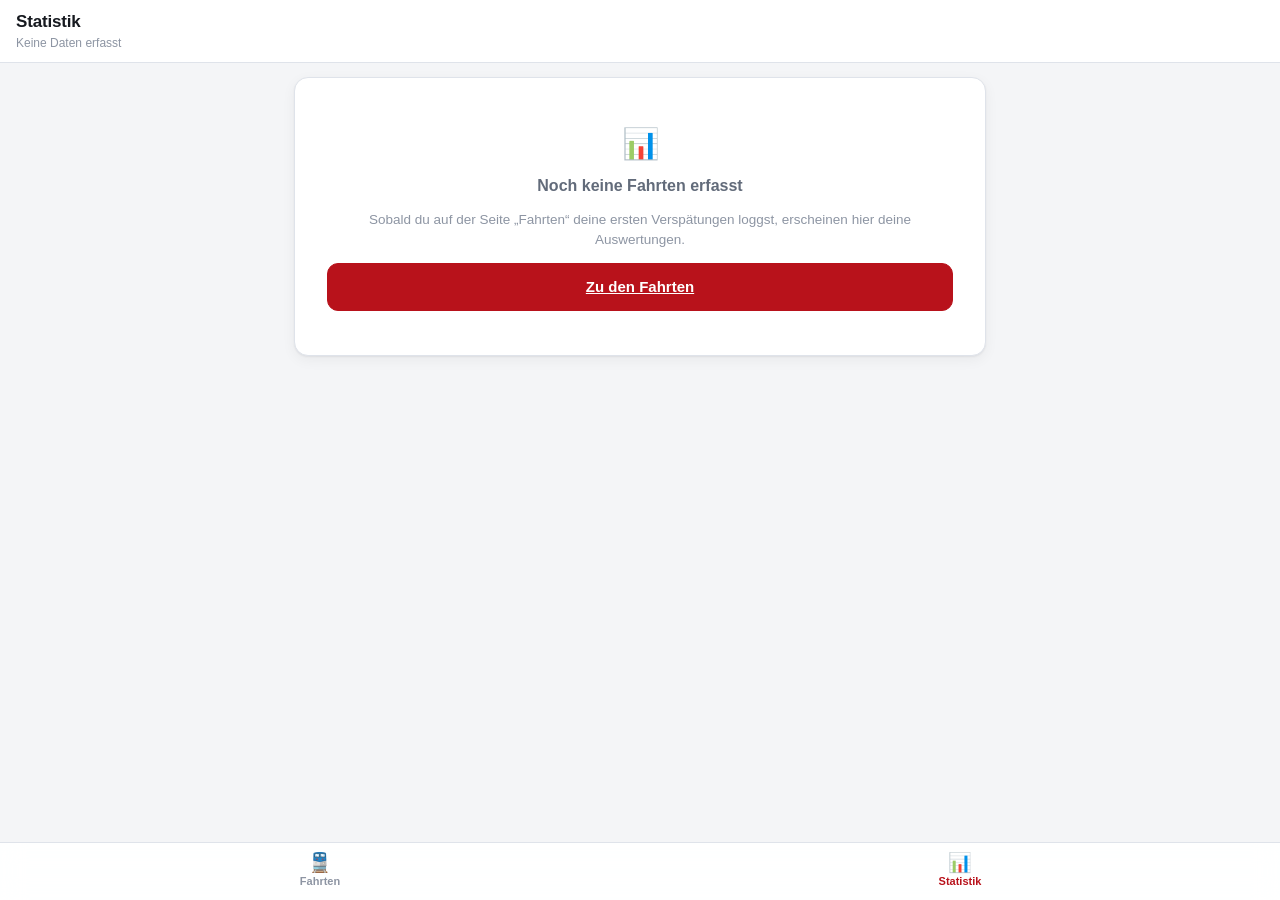
==== stats.html @ 090f61ff "Add mobile delay tracker for RE5 Rosenheim <-> München Hbf Static two-page site, no build step and n" ====
<!doctype html>
<html lang="de">
<head>
<meta charset="utf-8">
<meta name="viewport" content="width=device-width, initial-scale=1, viewport-fit=cover">
<title>Statistik — DänceBahnTracker</title>
<meta name="theme-color" content="#ffffff" media="(prefers-color-scheme: light)">
<meta name="theme-color" content="#101319" media="(prefers-color-scheme: dark)">
<link rel="stylesheet" href="css/app.css">
</head>
<body>

<header class="appbar">
  <div>
    <h1 class="appbar-title">Statistik</h1>
    <div class="appbar-sub" id="appbarSub">wird geladen…</div>
  </div>
</header>

<main class="container" id="main">

  <!-- Filled by js/stats.js. Empty state replaces everything below the controls
       when there are no logged entries at all. -->

  <section class="section" id="emptySection" hidden>
    <div class="card card-pad">
      <div class="empty">
        <span class="empty-icon" aria-hidden="true">📊</span>
        <div class="empty-title">Noch keine Fahrten erfasst</div>
        <p class="empty-text">
          Sobald du auf der Seite „Fahrten“ deine ersten Verspätungen loggst,
          erscheinen hier deine Auswertungen.
        </p>
        <div class="btn-row" style="margin-top:14px;">
          <a class="btn btn--primary btn--block" href="index.html">Zu den Fahrten</a>
        </div>
      </div>
    </div>
  </section>

  <div id="statsContent">

    <section class="section" id="controlsSection">
      <div class="section-title">Zeitraum &amp; Gruppierung</div>
      <div class="card card-pad" style="display:flex; flex-direction:column; gap:14px;">

        <div class="field" style="margin-bottom:0;">
          <div class="label">Gruppieren nach</div>
          <div class="segmented" id="groupingControl" role="group" aria-label="Gruppierung">
            <button type="button" data-value="day">Tag</button>
            <button type="button" data-value="week">Woche</button>
            <button type="button" data-value="month">Monat</button>
            <button type="button" data-value="year">Jahr</button>
          </div>
        </div>

        <div class="field" style="margin-bottom:0;">
          <div class="label">Zeitraum</div>
          <div class="chips" id="rangeControl" role="group" aria-label="Zeitraum"></div>
        </div>

        <div class="field" style="margin-bottom:0;">
          <div class="label">Richtung</div>
          <div class="segmented" id="directionControl" role="group" aria-label="Richtung">
            <button type="button" data-value="ALL">Beide</button>
            <button type="button" data-value="RO_MU">→ München</button>
            <button type="button" data-value="MU_RO">→ Rosenheim</button>
          </div>
        </div>

        <div class="field" style="margin-bottom:0;">
          <div class="label">Kennzahl im Diagramm</div>
          <div class="chips" id="metricControl" role="group" aria-label="Kennzahl"></div>
        </div>

        <div class="field" style="margin-bottom:0;">
          <div class="label">Ausgefallene Fahrten</div>
          <div class="segmented" id="cancelledControl" role="group" aria-label="Ausgefallene Fahrten">
            <button type="button" data-value="include">mitzählen</button>
            <button type="button" data-value="exclude">ausblenden</button>
          </div>
          <p class="hint" id="cancelledHint"></p>
        </div>

      </div>
    </section>

    <section class="section" id="kpiSection">
      <div class="section-title">Kennzahlen</div>
      <div class="stat-grid" id="kpiGrid"></div>
    </section>

    <section class="section" id="chartSection">
      <div class="section-title" id="chartTitle">Verlauf</div>
      <div class="card card-pad">
        <div class="bar-chart" id="periodChart"></div>
        <p class="hint" id="periodChartHint"></p>
      </div>
    </section>

    <section class="section" id="histogramSection">
      <div class="section-title">Verspätungsverteilung (Ankunft)</div>
      <div class="card card-pad">
        <div class="bar-chart" id="histogramChart"></div>
      </div>
    </section>

    <section class="section" id="directionSection">
      <div class="section-title">Nach Richtung</div>
      <div class="card card-pad">
        <div class="bar-chart" id="directionChart"></div>
      </div>
    </section>

    <section class="section" id="worstSection">
      <div class="section-title">Häufig verspätete Verbindungen</div>
      <div class="card">
        <div style="overflow-x:auto;">
          <table class="table" id="worstTable">
            <thead>
              <tr>
                <th>Zug</th>
                <th>Richtung</th>
                <th class="num">Fahrten</th>
                <th class="num">Ø Versp.</th>
              </tr>
            </thead>
            <tbody id="worstTableBody"></tbody>
          </table>
        </div>
        <p class="hint card-pad" id="worstHint" style="margin:0;"></p>
      </div>
    </section>

    <section class="section" id="tripsSection">
      <div class="section-title">Einzelne Fahrten</div>
      <div class="card">
        <div style="overflow-x:auto;">
          <table class="table" id="tripsTable">
            <thead>
              <tr>
                <th>Datum</th>
                <th>Richtung</th>
                <th>Zug</th>
                <th>Abfahrt</th>
                <th class="num">Versp.</th>
                <th class="num">Reisezeit</th>
                <th>Notiz</th>
                <th></th>
              </tr>
            </thead>
            <tbody id="tripsTableBody"></tbody>
          </table>
        </div>
        <p class="hint card-pad" id="tripsEmptyHint" style="margin:0; display:none;">
          Keine Fahrten im gewählten Zeitraum.
        </p>
      </div>
    </section>

    <section class="section" id="dataSection">
      <div class="section-title">Daten</div>
      <div class="card card-pad" style="display:flex; flex-direction:column; gap:10px;">
        <div class="btn-row">
          <button type="button" class="btn" id="exportBtn">Exportieren</button>
          <button type="button" class="btn" id="importBtn">Importieren</button>
        </div>
        <input type="file" id="importFile" accept="application/json,.json" class="sr-only">
        <button type="button" class="btn btn--danger btn--block" id="clearBtn">Alle Daten löschen</button>
        <p class="hint" id="dataHint" style="margin:0;"></p>
      </div>
    </section>

  </div>

</main>

<div class="toast" id="toast" role="status" aria-live="polite"></div>

<nav class="tabbar">
  <a class="tab" href="index.html">
    <span class="tab-icon" aria-hidden="true">🚆</span>
    <span>Fahrten</span>
  </a>
  <a class="tab is-active" href="stats.html" aria-current="page">
    <span class="tab-icon" aria-hidden="true">📊</span>
    <span>Statistik</span>
  </a>
</nav>

<script type="module" src="js/stats.js"></script>
</body>
</html>
---- css/app.css ----
/* DänceBahnTracker -- mobile-first design system.
   Both pages share these tokens and components; keep class names stable. */

:root {
  --bg: #f4f5f7;
  --surface: #ffffff;
  --surface-2: #eef0f4;
  --border: #dfe3ea;
  --text: #16191f;
  --text-dim: #626b7a;
  --text-faint: #8d95a3;

  --accent: #b8121b;        /* DB red */
  --accent-ink: #ffffff;

  --ok: #16794a;
  --ok-bg: #e2f5ec;
  --warn: #96610a;
  --warn-bg: #fdf1dc;
  --bad: #b3261e;
  --bad-bg: #fce9e7;

  --radius: 14px;
  --radius-sm: 9px;
  --shadow: 0 1px 2px rgba(16, 20, 28, 0.06), 0 4px 14px rgba(16, 20, 28, 0.05);

  --tabbar-h: 58px;
  --font: -apple-system, BlinkMacSystemFont, 'Segoe UI', Roboto, 'Helvetica Neue', Arial, sans-serif;
  --mono: ui-monospace, SFMono-Regular, Menlo, Consolas, monospace;
}

@media (prefers-color-scheme: dark) {
  :root {
    --bg: #101319;
    --surface: #171b23;
    --surface-2: #1f242e;
    --border: #2b313d;
    --text: #eef1f6;
    --text-dim: #a2acbb;
    --text-faint: #79838f;

    --accent: #f2545b;
    --accent-ink: #1a0406;

    --ok: #62d3a0;
    --ok-bg: #102a20;
    --warn: #f0bc61;
    --warn-bg: #2d2312;
    --bad: #ff8a80;
    --bad-bg: #331a18;

    --shadow: 0 1px 2px rgba(0, 0, 0, 0.4), 0 4px 16px rgba(0, 0, 0, 0.3);
  }
}

* { box-sizing: border-box; }

/* Component rules below set `display`, which would otherwise out-specify the
   UA's [hidden] rule. Keep the attribute authoritative for every component. */
[hidden] { display: none !important; }

html { -webkit-text-size-adjust: 100%; }

body {
  margin: 0;
  font-family: var(--font);
  background: var(--bg);
  color: var(--text);
  font-size: 16px;
  line-height: 1.45;
  padding-bottom: calc(var(--tabbar-h) + env(safe-area-inset-bottom));
  -webkit-font-smoothing: antialiased;
  overscroll-behavior-y: contain;
}

/* ---------- App bar ---------- */

.appbar {
  position: sticky;
  top: 0;
  z-index: 30;
  background: var(--surface);
  border-bottom: 1px solid var(--border);
  padding: calc(env(safe-area-inset-top) + 10px) 16px 10px;
  display: flex;
  align-items: center;
  gap: 10px;
}

.appbar-title {
  margin: 0;
  font-size: 17px;
  font-weight: 700;
  letter-spacing: -0.01em;
  flex: 1;
  min-width: 0;
  overflow: hidden;
  text-overflow: ellipsis;
  white-space: nowrap;
}

.appbar-sub {
  font-size: 12px;
  color: var(--text-faint);
  font-weight: 500;
}

.icon-btn {
  appearance: none;
  border: 1px solid var(--border);
  background: var(--surface-2);
  color: var(--text);
  border-radius: 10px;
  min-width: 38px;
  height: 38px;
  padding: 0 10px;
  font-size: 15px;
  cursor: pointer;
  display: inline-flex;
  align-items: center;
  justify-content: center;
}

.icon-btn:active { transform: scale(0.96); }

/* ---------- Layout ---------- */

.container {
  max-width: 720px;
  margin: 0 auto;
  padding: 14px 14px 24px;
}

.section { margin-bottom: 22px; }

.section-title {
  font-size: 12px;
  font-weight: 700;
  text-transform: uppercase;
  letter-spacing: 0.06em;
  color: var(--text-faint);
  margin: 0 0 8px 2px;
}

.card {
  background: var(--surface);
  border: 1px solid var(--border);
  border-radius: var(--radius);
  box-shadow: var(--shadow);
  overflow: hidden;
}

.card-pad { padding: 14px; }

.row-between {
  display: flex;
  align-items: center;
  justify-content: space-between;
  gap: 10px;
}

/* ---------- Bottom tab bar ---------- */

.tabbar {
  position: fixed;
  left: 0;
  right: 0;
  bottom: 0;
  z-index: 40;
  height: calc(var(--tabbar-h) + env(safe-area-inset-bottom));
  padding-bottom: env(safe-area-inset-bottom);
  display: flex;
  background: color-mix(in srgb, var(--surface) 92%, transparent);
  backdrop-filter: saturate(180%) blur(12px);
  -webkit-backdrop-filter: saturate(180%) blur(12px);
  border-top: 1px solid var(--border);
}

.tab {
  flex: 1;
  display: flex;
  flex-direction: column;
  align-items: center;
  justify-content: center;
  gap: 2px;
  text-decoration: none;
  color: var(--text-faint);
  font-size: 11px;
  font-weight: 600;
}

.tab-icon { font-size: 19px; line-height: 1; }
.tab.is-active { color: var(--accent); }

/* ---------- Segmented control / chips ---------- */

.segmented {
  display: flex;
  background: var(--surface-2);
  border: 1px solid var(--border);
  border-radius: 11px;
  padding: 3px;
  gap: 3px;
}

.segmented button {
  flex: 1;
  appearance: none;
  border: 0;
  background: transparent;
  color: var(--text-dim);
  font: inherit;
  font-size: 13px;
  font-weight: 600;
  padding: 8px 6px;
  border-radius: 8px;
  cursor: pointer;
  white-space: nowrap;
}

.segmented button.is-active {
  background: var(--surface);
  color: var(--text);
  box-shadow: var(--shadow);
}

.chips {
  display: flex;
  flex-wrap: wrap;
  gap: 7px;
}

.chip {
  appearance: none;
  border: 1px solid var(--border);
  background: var(--surface);
  color: var(--text-dim);
  font: inherit;
  font-size: 13px;
  font-weight: 600;
  padding: 7px 12px;
  border-radius: 999px;
  cursor: pointer;
}

.chip.is-active {
  background: var(--accent);
  border-color: var(--accent);
  color: var(--accent-ink);
}

/* ---------- Train list ---------- */

.train-group + .train-group { margin-top: 18px; }

.train-list {
  list-style: none;
  margin: 0;
  padding: 0;
}

.train-item {
  width: 100%;
  display: flex;
  align-items: center;
  gap: 12px;
  padding: 12px 14px;
  background: transparent;
  border: 0;
  border-bottom: 1px solid var(--border);
  font: inherit;
  color: inherit;
  text-align: left;
  cursor: pointer;
}

.train-list li:last-child .train-item { border-bottom: 0; }
.train-item:active { background: var(--surface-2); }

.train-time {
  font-variant-numeric: tabular-nums;
  font-weight: 700;
  font-size: 17px;
  min-width: 52px;
}

.train-time-sub {
  display: block;
  font-size: 11px;
  font-weight: 600;
  color: var(--text-faint);
}

.train-main { flex: 1; min-width: 0; }

.train-line {
  display: inline-block;
  font-size: 11px;
  font-weight: 800;
  letter-spacing: 0.03em;
  background: var(--surface-2);
  border: 1px solid var(--border);
  color: var(--text-dim);
  padding: 1px 7px;
  border-radius: 5px;
  margin-right: 6px;
}

.train-route {
  /* Must be block: text-overflow/ellipsis is ignored on inline boxes, which
     would let a long route name slide out under the delay badge. */
  display: block;
  font-size: 14px;
  font-weight: 600;
  overflow: hidden;
  text-overflow: ellipsis;
  white-space: nowrap;
}

.train-meta {
  font-size: 12px;
  color: var(--text-faint);
  margin-top: 2px;
}

.train-item.is-past { opacity: 0.62; }

.train-item.is-logged {
  background: linear-gradient(90deg, color-mix(in srgb, var(--accent) 8%, transparent), transparent 60%);
}

.train-aside {
  display: flex;
  flex-direction: column;
  align-items: flex-end;
  gap: 4px;
}

/* ---------- Badges ---------- */

.badge {
  display: inline-block;
  font-size: 12px;
  font-weight: 700;
  padding: 3px 8px;
  border-radius: 7px;
  white-space: nowrap;
  font-variant-numeric: tabular-nums;
}

.badge--ok { background: var(--ok-bg); color: var(--ok); }
.badge--warn { background: var(--warn-bg); color: var(--warn); }
.badge--bad { background: var(--bad-bg); color: var(--bad); }
.badge--muted { background: var(--surface-2); color: var(--text-faint); }

/* ---------- Buttons ---------- */

.btn {
  appearance: none;
  font: inherit;
  font-weight: 650;
  font-size: 15px;
  padding: 12px 16px;
  border-radius: 11px;
  border: 1px solid var(--border);
  background: var(--surface-2);
  color: var(--text);
  cursor: pointer;
}

.btn:active { transform: scale(0.985); }
.btn--primary { background: var(--accent); border-color: var(--accent); color: var(--accent-ink); }
.btn--ghost { background: transparent; }
.btn--danger { background: transparent; border-color: var(--bad); color: var(--bad); }
.btn--block { display: block; width: 100%; }
.btn[disabled] { opacity: 0.5; cursor: default; }

.btn-row { display: flex; gap: 10px; }
.btn-row > * { flex: 1; }

/* ---------- Sheet (bottom modal) ---------- */

.sheet[hidden] { display: none; }

.sheet {
  position: fixed;
  inset: 0;
  z-index: 60;
  display: flex;
  align-items: flex-end;
  justify-content: center;
}

.sheet-backdrop {
  position: absolute;
  inset: 0;
  background: rgba(8, 10, 14, 0.5);
  border: 0;
  padding: 0;
  cursor: pointer;
}

.sheet-panel {
  position: relative;
  width: 100%;
  max-width: 560px;
  max-height: 92vh;
  overflow-y: auto;
  background: var(--surface);
  border-radius: 18px 18px 0 0;
  padding: 8px 16px calc(16px + env(safe-area-inset-bottom));
  animation: sheet-up 0.22s ease-out;
}

@keyframes sheet-up {
  from { transform: translateY(18px); opacity: 0.6; }
  to { transform: translateY(0); opacity: 1; }
}

.sheet-grabber {
  width: 38px;
  height: 4px;
  border-radius: 999px;
  background: var(--border);
  margin: 6px auto 12px;
}

.sheet-title { margin: 0 0 2px; font-size: 18px; font-weight: 700; }
.sheet-sub { margin: 0 0 14px; font-size: 13px; color: var(--text-dim); }

/* ---------- Forms ---------- */

.field { margin-bottom: 14px; }

.label {
  display: block;
  font-size: 13px;
  font-weight: 650;
  margin-bottom: 6px;
  color: var(--text-dim);
}

.input,
.select,
.textarea {
  width: 100%;
  font: inherit;
  font-size: 16px; /* >=16px stops iOS zoom-on-focus */
  padding: 11px 12px;
  border-radius: 10px;
  border: 1px solid var(--border);
  background: var(--surface-2);
  color: var(--text);
}

.textarea { min-height: 68px; resize: vertical; }

.input:focus,
.select:focus,
.textarea:focus {
  outline: 2px solid color-mix(in srgb, var(--accent) 55%, transparent);
  outline-offset: 1px;
}

.hint { font-size: 12px; color: var(--text-faint); margin-top: 5px; }

.checkline {
  display: flex;
  align-items: center;
  gap: 10px;
  font-size: 15px;
  font-weight: 600;
}

.checkline input { width: 20px; height: 20px; accent-color: var(--accent); }

/* Stepper for quick delay entry */
.stepper {
  display: flex;
  align-items: center;
  gap: 10px;
}

.stepper .input { text-align: center; font-weight: 700; font-variant-numeric: tabular-nums; }

.stepper button {
  appearance: none;
  width: 46px;
  height: 46px;
  flex: 0 0 46px;
  border-radius: 11px;
  border: 1px solid var(--border);
  background: var(--surface-2);
  color: var(--text);
  font-size: 22px;
  font-weight: 600;
  cursor: pointer;
}

/* ---------- Stats ---------- */

.stat-grid {
  display: grid;
  grid-template-columns: repeat(2, minmax(0, 1fr));
  gap: 10px;
}

@media (min-width: 560px) {
  .stat-grid { grid-template-columns: repeat(4, minmax(0, 1fr)); }
}

.stat {
  background: var(--surface);
  border: 1px solid var(--border);
  border-radius: var(--radius);
  padding: 12px;
  box-shadow: var(--shadow);
}

.stat-value {
  font-size: 22px;
  font-weight: 750;
  letter-spacing: -0.02em;
  font-variant-numeric: tabular-nums;
}

.stat-label {
  font-size: 11.5px;
  color: var(--text-faint);
  font-weight: 600;
  margin-top: 2px;
}

.stat-note { font-size: 11px; color: var(--text-faint); margin-top: 4px; }

.bar-chart { display: flex; flex-direction: column; gap: 9px; }

.bar-row {
  display: grid;
  grid-template-columns: 68px 1fr auto;
  align-items: center;
  gap: 9px;
}

.bar-label {
  font-size: 12px;
  color: var(--text-dim);
  font-weight: 600;
  overflow: hidden;
  text-overflow: ellipsis;
  white-space: nowrap;
}

.bar-track {
  height: 20px;
  background: var(--surface-2);
  border-radius: 6px;
  overflow: hidden;
}

.bar-fill {
  height: 100%;
  background: var(--accent);
  border-radius: 6px;
  min-width: 2px;
  transition: width 0.25s ease;
}

.bar-fill--ok { background: var(--ok); }
.bar-fill--warn { background: var(--warn); }
.bar-fill--bad { background: var(--bad); }

.bar-value {
  font-size: 12px;
  font-weight: 700;
  font-variant-numeric: tabular-nums;
  min-width: 44px;
  text-align: right;
}

.table {
  width: 100%;
  border-collapse: collapse;
  font-size: 13.5px;
}

.table th,
.table td {
  padding: 9px 10px;
  text-align: left;
  border-bottom: 1px solid var(--border);
  font-variant-numeric: tabular-nums;
}

.table th {
  font-size: 11px;
  text-transform: uppercase;
  letter-spacing: 0.05em;
  color: var(--text-faint);
}

.table tr:last-child td { border-bottom: 0; }
.table .num { text-align: right; }

/* ---------- States ---------- */

.empty {
  text-align: center;
  padding: 30px 18px;
  color: var(--text-faint);
}

.empty-icon { font-size: 30px; display: block; margin-bottom: 8px; }
.empty-title { font-weight: 700; color: var(--text-dim); margin-bottom: 4px; }
.empty-text { font-size: 13.5px; }

.notice {
  display: flex;
  gap: 9px;
  align-items: flex-start;
  font-size: 12.5px;
  padding: 10px 12px;
  border-radius: var(--radius-sm);
  background: var(--warn-bg);
  color: var(--warn);
  margin-bottom: 12px;
}

.skeleton {
  height: 60px;
  border-radius: var(--radius-sm);
  background: linear-gradient(90deg, var(--surface-2) 25%, var(--border) 50%, var(--surface-2) 75%);
  background-size: 200% 100%;
  animation: shimmer 1.3s infinite;
  margin-bottom: 8px;
}

@keyframes shimmer {
  from { background-position: 200% 0; }
  to { background-position: -200% 0; }
}

.spinner {
  width: 15px;
  height: 15px;
  border: 2px solid var(--border);
  border-top-color: var(--accent);
  border-radius: 50%;
  animation: spin 0.7s linear infinite;
  display: inline-block;
}

@keyframes spin { to { transform: rotate(360deg); } }

.toast {
  position: fixed;
  left: 50%;
  bottom: calc(var(--tabbar-h) + env(safe-area-inset-bottom) + 14px);
  transform: translateX(-50%) translateY(8px);
  background: var(--text);
  color: var(--bg);
  font-size: 13.5px;
  font-weight: 600;
  padding: 10px 16px;
  border-radius: 999px;
  z-index: 80;
  opacity: 0;
  pointer-events: none;
  transition: opacity 0.18s, transform 0.18s;
  max-width: 88vw;
  text-align: center;
}

.toast.is-visible { opacity: 1; transform: translateX(-50%) translateY(0); }

.sr-only {
  position: absolute;
  width: 1px; height: 1px;
  padding: 0; margin: -1px;
  overflow: hidden;
  clip: rect(0 0 0 0);
  white-space: nowrap;
  border: 0;
}

@media (prefers-reduced-motion: reduce) {
  *, *::before, *::after {
    animation-duration: 0.001ms !important;
    transition-duration: 0.001ms !important;
  }
}
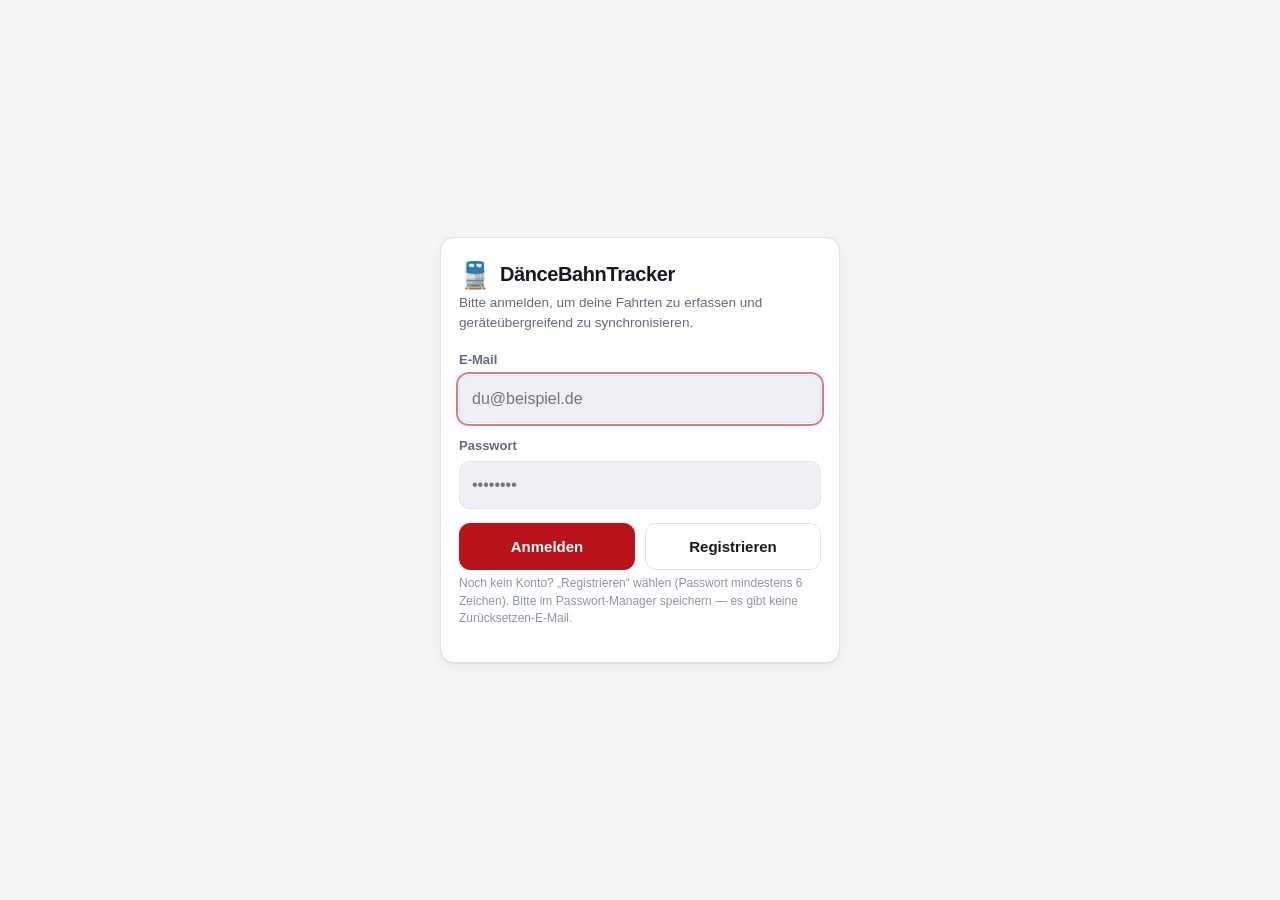
==== commit bc9fc4db: "Require sign-in to use the app Both pages now sit behind a shared auth gate; the tracker and statist" ====
--- a/stats.html
+++ b/stats.html
@@ -9,6 +9,11 @@
 <link rel="stylesheet" href="css/app.css">
 </head>
 <body>
+
+<!-- Shown until a session exists; filled in by js/auth-gate.js. -->
+<div class="gate" id="authGate"></div>
+
+<div id="appContent" hidden>
 
 <header class="appbar">
   <div>
@@ -158,6 +163,12 @@
       </div>
     </section>
 
+    <section class="section" id="syncSection">
+      <div class="section-title">Geräte-Sync</div>
+      <!-- Built entirely in JS (renderSyncCard in js/stats.js). Left empty here. -->
+      <div class="card card-pad" id="syncCard"></div>
+    </section>
+
     <section class="section" id="dataSection">
       <div class="section-title">Daten</div>
       <div class="card card-pad" style="display:flex; flex-direction:column; gap:10px;">
@@ -188,6 +199,8 @@
   </a>
 </nav>
 
+</div><!-- /#appContent -->
+
 <script type="module" src="js/stats.js"></script>
 </body>
 </html>
--- a/css/app.css
+++ b/css/app.css
@@ -602,6 +602,56 @@
 .table tr:last-child td { border-bottom: 0; }
 .table .num { text-align: right; }
 
+/* ---------- Auth gate ---------- */
+
+/* Covers the whole app until a session exists. Opaque, so nothing behind it is
+   readable even for the instant before the script decides. */
+.gate {
+  position: fixed;
+  inset: 0;
+  z-index: 100;
+  background: var(--bg);
+  display: flex;
+  align-items: center;
+  justify-content: center;
+  padding: calc(env(safe-area-inset-top) + 20px) 16px calc(env(safe-area-inset-bottom) + 20px);
+  overflow-y: auto;
+}
+
+.gate[hidden] { display: none; }
+
+.gate-card {
+  width: 100%;
+  max-width: 400px;
+  background: var(--surface);
+  border: 1px solid var(--border);
+  border-radius: var(--radius);
+  box-shadow: var(--shadow);
+  padding: 22px 18px;
+}
+
+.gate-brand {
+  display: flex;
+  align-items: center;
+  gap: 9px;
+  margin-bottom: 4px;
+}
+
+.gate-logo { font-size: 26px; line-height: 1; }
+
+.gate-title {
+  margin: 0;
+  font-size: 20px;
+  font-weight: 750;
+  letter-spacing: -0.02em;
+}
+
+.gate-sub {
+  margin: 0 0 18px;
+  font-size: 13.5px;
+  color: var(--text-dim);
+}
+
 /* ---------- States ---------- */
 
 .empty {
